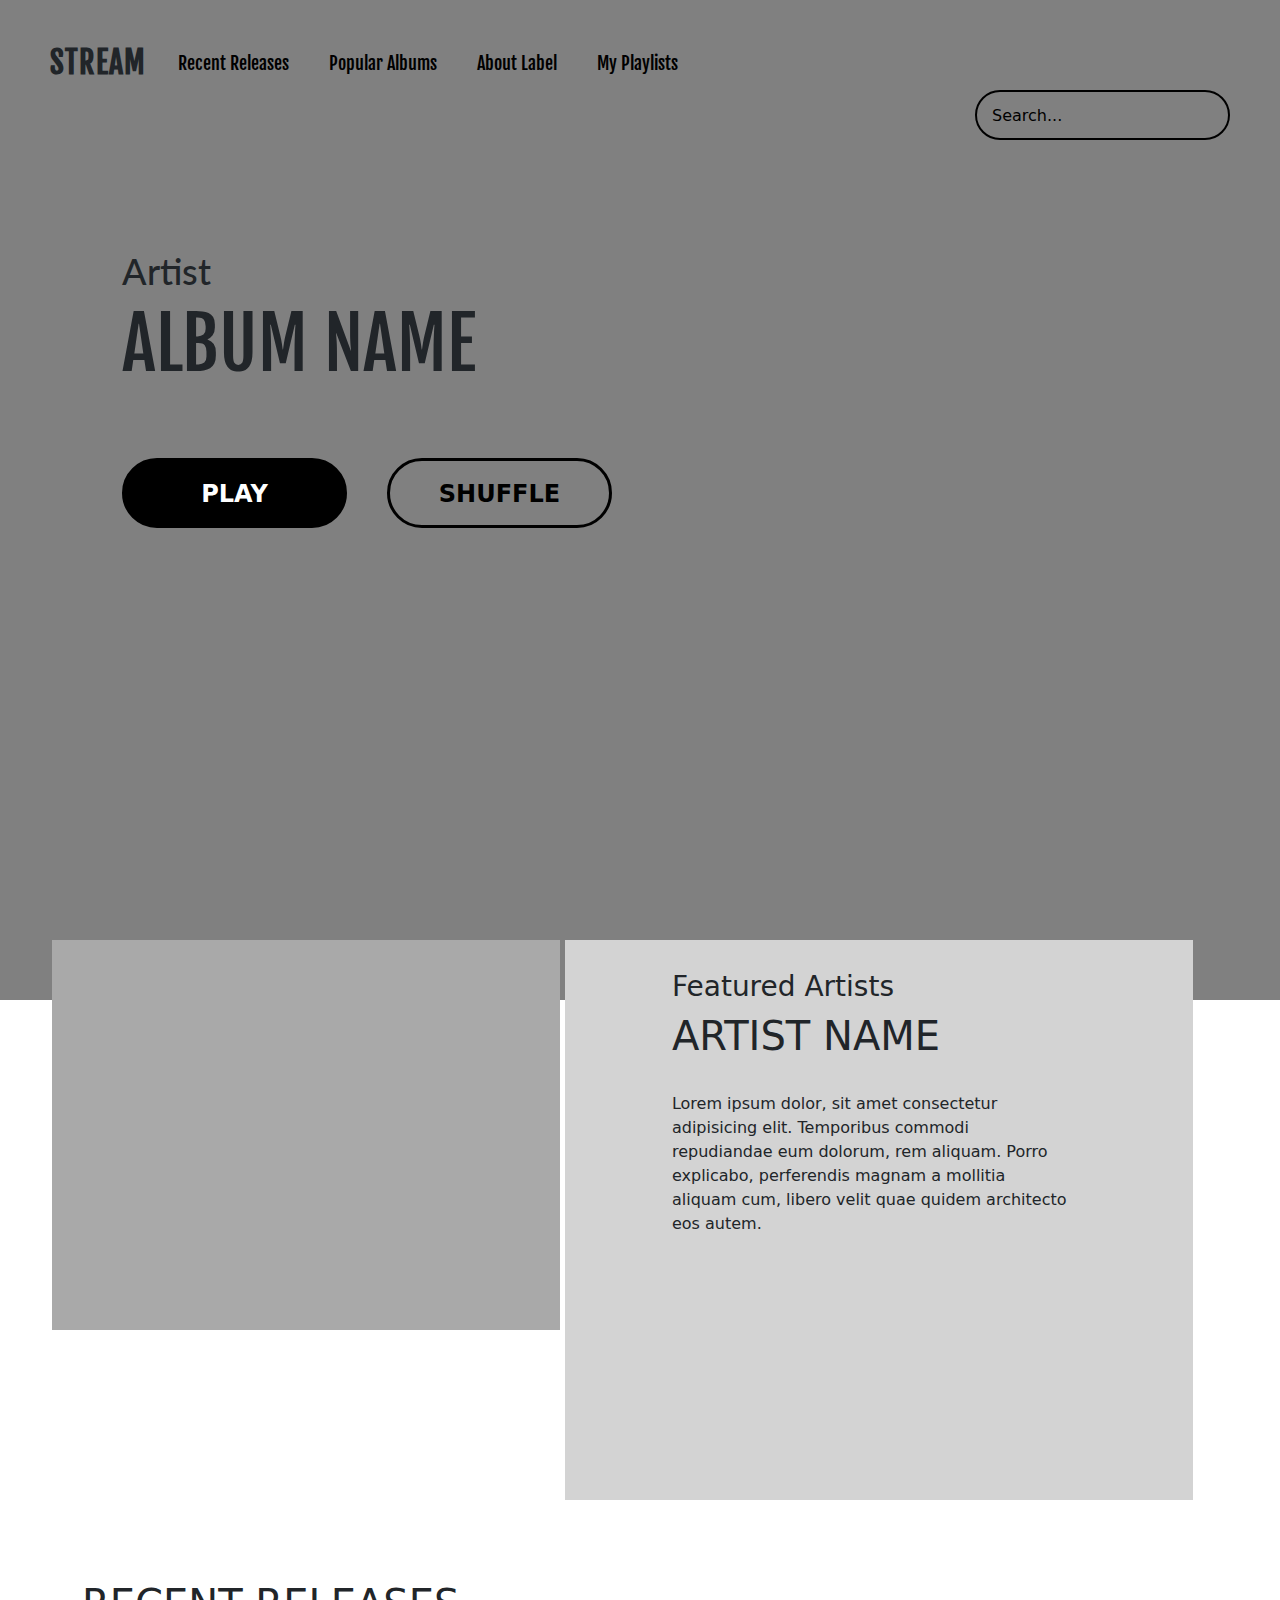
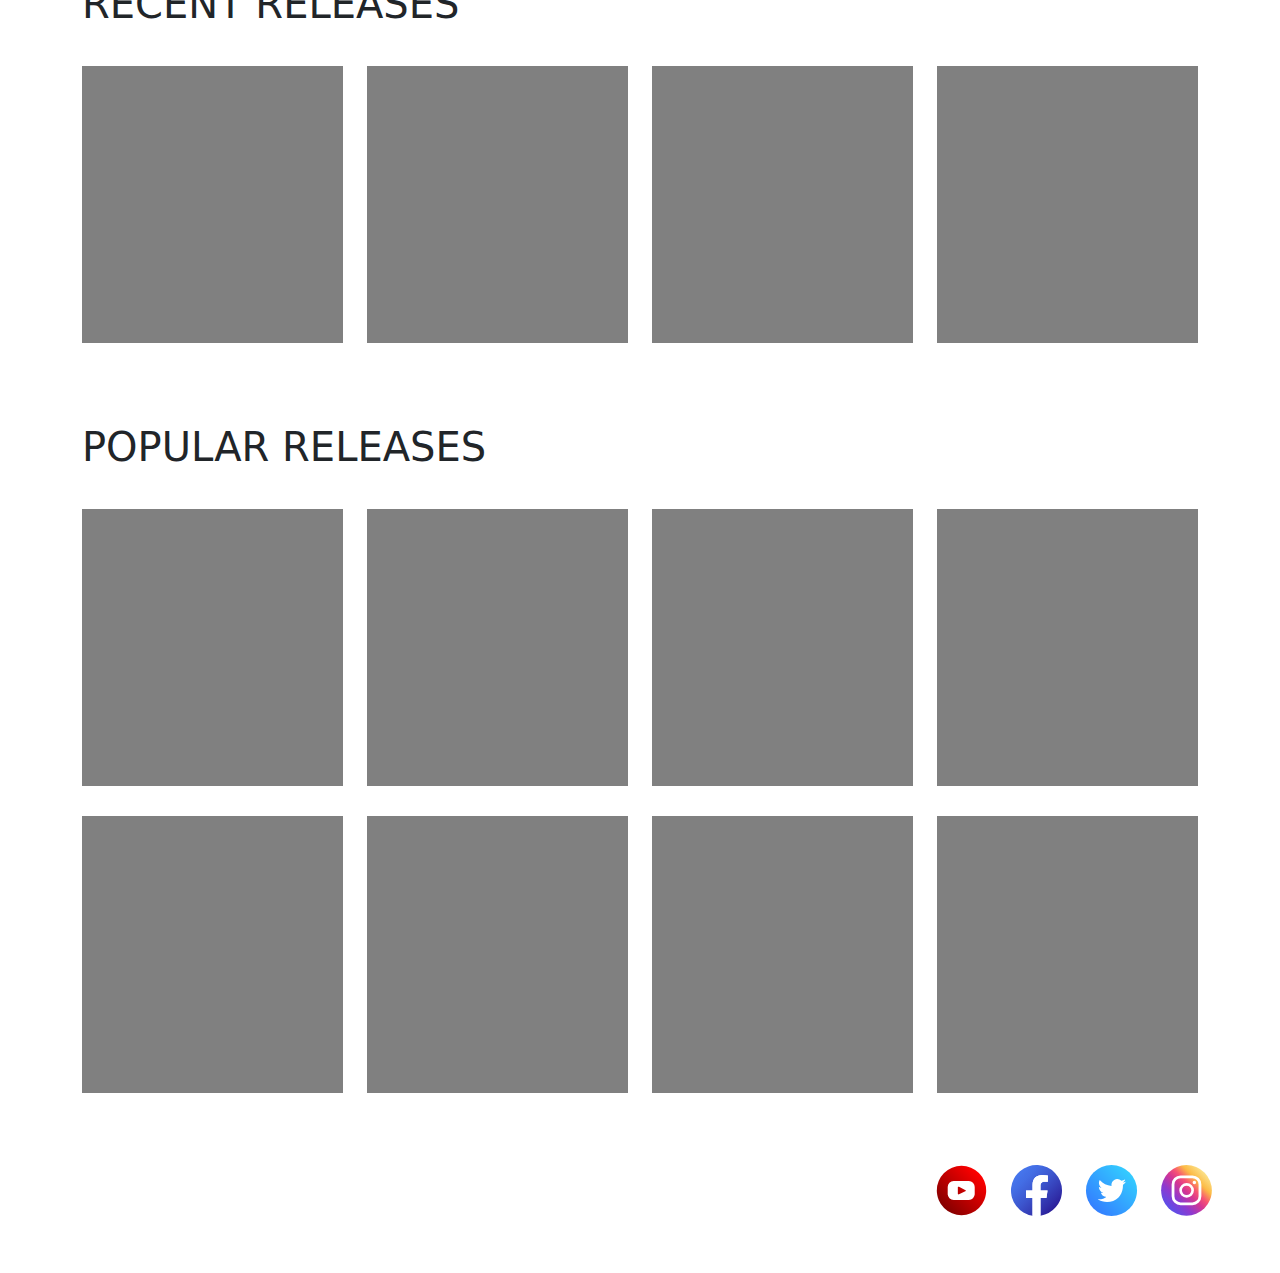
==== index.html @ f1e70b15 "Page Layouts" ====
<!DOCTYPE html>
<html lang="en">
<head>
    <meta charset="UTF-8">
    <meta http-equiv="X-UA-Compatible" content="IE=edge">
    <meta name="viewport" content="width=device-width, initial-scale=1.0">
    <title>Formal Assessment Two - Home</title>

         <!--External Documents-->
         <link rel="stylesheet" href="https://cdn.jsdelivr.net/npm/bootstrap@5.2.3/dist/css/bootstrap.min.css">
         <script src="https://cdn.jsdelivr.net/npm/bootstrap@5.2.3/dist/js/bootstrap.min.js"></script>
    
         <link rel="preconnect" href="https://fonts.googleapis.com">
         <link rel="preconnect" href="https://fonts.gstatic.com" crossorigin>
         <link href="https://fonts.googleapis.com/css2?family=Fjalla+One&family=Lato:wght@300&display=swap" rel="stylesheet">
         
     
         <!--Internal Documents-->
         <link rel="stylesheet" href="css/main.css">

</head>
<body>
    <nav>
        <div class="logo">STREAM</div>
        <div class="nav-con">

            <ul>
               <a href="#RECENT RELEASES"><li>Recent Releases</li></a> 
                <a href="#POPULAR RELEASES"><li>Popular Albums</li></a>
                <a href="../pages/about.html" target="_blank"><li>About Label</li></a>
                <a href="#"><li>My Playlists</li></a>
            </ul>
        </div>

        <input class="input-el" type="search" placeholder="Search..." >

        </nav>
    <header>

        <h3>Artist</h3>
        <h1>ALBUM NAME</h1>

    <div class="container-fluid">
        <ul><a href="#"><li class="normal">PLAY</li></a>
        <a href="#"><li class="inverted">SHUFFLE</li></a></ul>
        <div><img src=""/></div>
    </div>

    </header>

    <div class="row" style="margin-bottom: 80px;">
                
        <div class="col-6">
            <div class="block-right">
                <h3>Featured Artists</h3>
                <h1>ARTIST NAME</h1><br/>
                <p>Lorem ipsum dolor, sit amet consectetur adipisicing elit. Temporibus commodi repudiandae eum dolorum, rem aliquam. Porro explicabo, perferendis magnam a mollitia aliquam cum, libero velit quae quidem architecto eos autem.</p>
            </div>
        </div>

        <div class="col-6">
            <div class="block-left"></div>
        </div>

    </div>

<div class="container">

    <div class="row" style="margin-bottom: 80px;">
    
        <h1 class="section-head">RECENT RELEASES</h1>

        <div class="col-3">
             <div class="small-image-block">
                <div><img src=""/></div>
                <div class="strip">
                    <h3></h3><br/>
                    <h1></h1>
                    <img src="">
                </div>
            </div>
        </div>

        <div class="col-3">
            <div class="small-image-block"></div>
        </div>

        <div class="col-3">
            <div class="small-image-block"></div>
        </div>

        <div class="col-3">
            <div class="small-image-block"></div>
        </div>

    </div>

    <div class="row">

        <h1 class="section-head">POPULAR RELEASES</h1>

        <div class="col-3">
            <div class="small-image-block"></div>
        </div>

        <div class="col-3">
            <div class="small-image-block"></div>
        </div>

        <div class="col-3">
            <div class="small-image-block"></div>
        </div>
        
        <div class="col-3">
            <div class="small-image-block">
                <div><img src=""/></div>
                <h3></h3><br/>
                <h1></h1>
                <img src="">
            </div>
        </div>
    </div>

    <div class="row" style="margin-bottom: 60px;">

        <div class="col-3">
            <div class="small-image-block">
                <div><img src=""/></div>
                <h3></h3><br/>
                <h1></h1>
                <img src="">
            </div>
        </div>

        <div class="col-3">
            <div class="small-image-block"></div>
        </div>

        <div class="col-3">
            <div class="small-image-block"></div>
        </div>

        <div class="col-3">
            <div class="small-image-block"></div>
        </div>

    </div>

</div>

<div class="row">
    <footer>
        <div class="div-con">
            <ul>
                <a href="https://www.youtube.com/">
                    <li>
                        <img src="../assets/social-01.svg">
                    </li>
                </a>

                <a href="https://www.facebook.com/">
                    <li>
                        <img src="../assets/social-02.svg">
                    </li>
                </a>

                <a href="https://twitter.com/">
                    <li>
                        <img src="../assets/social-03.svg">
                    </li>
                </a>

                <a href="https://www.instagram.com/">
                    <li>
                        <img src="../assets/social-04.svg">
                    </li>
                </a>
            
            </ul>
        </div>
    </footer>
</div>

</body>
</html>
---- css/main.css ----
*{
    margin: 0;
    padding: 0;
}

header{
    width: 100%;
    height: 900px;
    background-color: grey;
    padding-top: 150px;
}

header h1{
    margin-left: 122px;
    margin-bottom: 70px;
    font-size: 72px;
    font-family: 'Fjalla One', sans-serif;
}

header h3{
    margin-left: 122px;
    font-size: 36px;
    font-family: 'Lato', sans-serif;
}

nav{
    width:100%;
    height: 100px;
    padding-right: 50px;
    padding-left: 50px;
    padding-top: 40px;
    box-sizing: ;
    background-color: grey;
}

.logo{
    float: left;
    font-family: 'Fjalla One', sans-serif;
    font-size: 30px;
    font-weight: bold;
    letter-spacing: 1px;
}

.nav-con{
    width: 940px;
    height: 50px;
    float: left;
}

.nav-con ul{
    list-style: none;
}

ul a{
    text-decoration: none;
}

.nav-con li{
    float: left;
    padding-right: 40px;
    padding-top: 10px;
    color:black;
    font-family:  'Fjalla One', sans-serif;
    font-size: 18px;
}

.input-el{
    width: 255px;
    border-radius: 30px;
    height: 50px;
    padding-left: 15px;
    background-color: grey;
    border: 2px solid black;
    float: right;
}

::placeholder{
    color: black;
    opacity: 1;
}

.container-fluid{
    width: 550px;
    padding-left: 0;
    padding-right: 0;
    margin-left: 90px;
}

.container-fluid ul{
    list-style: none;
}

.container-fluid li{
    float: left;
    width: 225px;
    height: 70px;
    border-radius: 50px;
    text-align: center;
    padding-top: 15px;
    font-weight: bold;
    font-size: 24px;
}
 
.normal{
    border: solid black;
    color: white;
    background-color: black;
}

.inverted{
    border: 3px solid black;
    border-radius: 50px;
    text-align: center;
    padding-top: 15px;
    margin-left: 40px;
    font-weight: bold;
    font-size: 24px;
    color: black;
    background-color: grey;
}

.block-right{
    height: 560px;
    background-color: lightgray;
    width: 100%;
    margin-top: -60px;
    margin-left: 90%;
    padding-left: 17%;
    padding-top: 30px;
    padding-right: 20%;
}

.block-left{
    background-color: darkgray;
    height: 390px;
    margin-left: -600px;
    margin-right: 720px;
    margin-top: -60px;
}

.small-image-block{
    background-color: gray;
    width: 100%;
    height: 277px;
    margin-top: 30px;
}

footer{
    width: 100%;
    height: 120px;
}

.div-con{
    width: 350px;
    height: 40px;
    float: right;
    margin-right: 3%;
}

.div-con ul{
    list-style: none;
}

.div-con img{
    width: 75px;
    height: 75px;
    float: left;
    padding: 10px;
}

img{
    fill: none;
    stroke: grey;
}
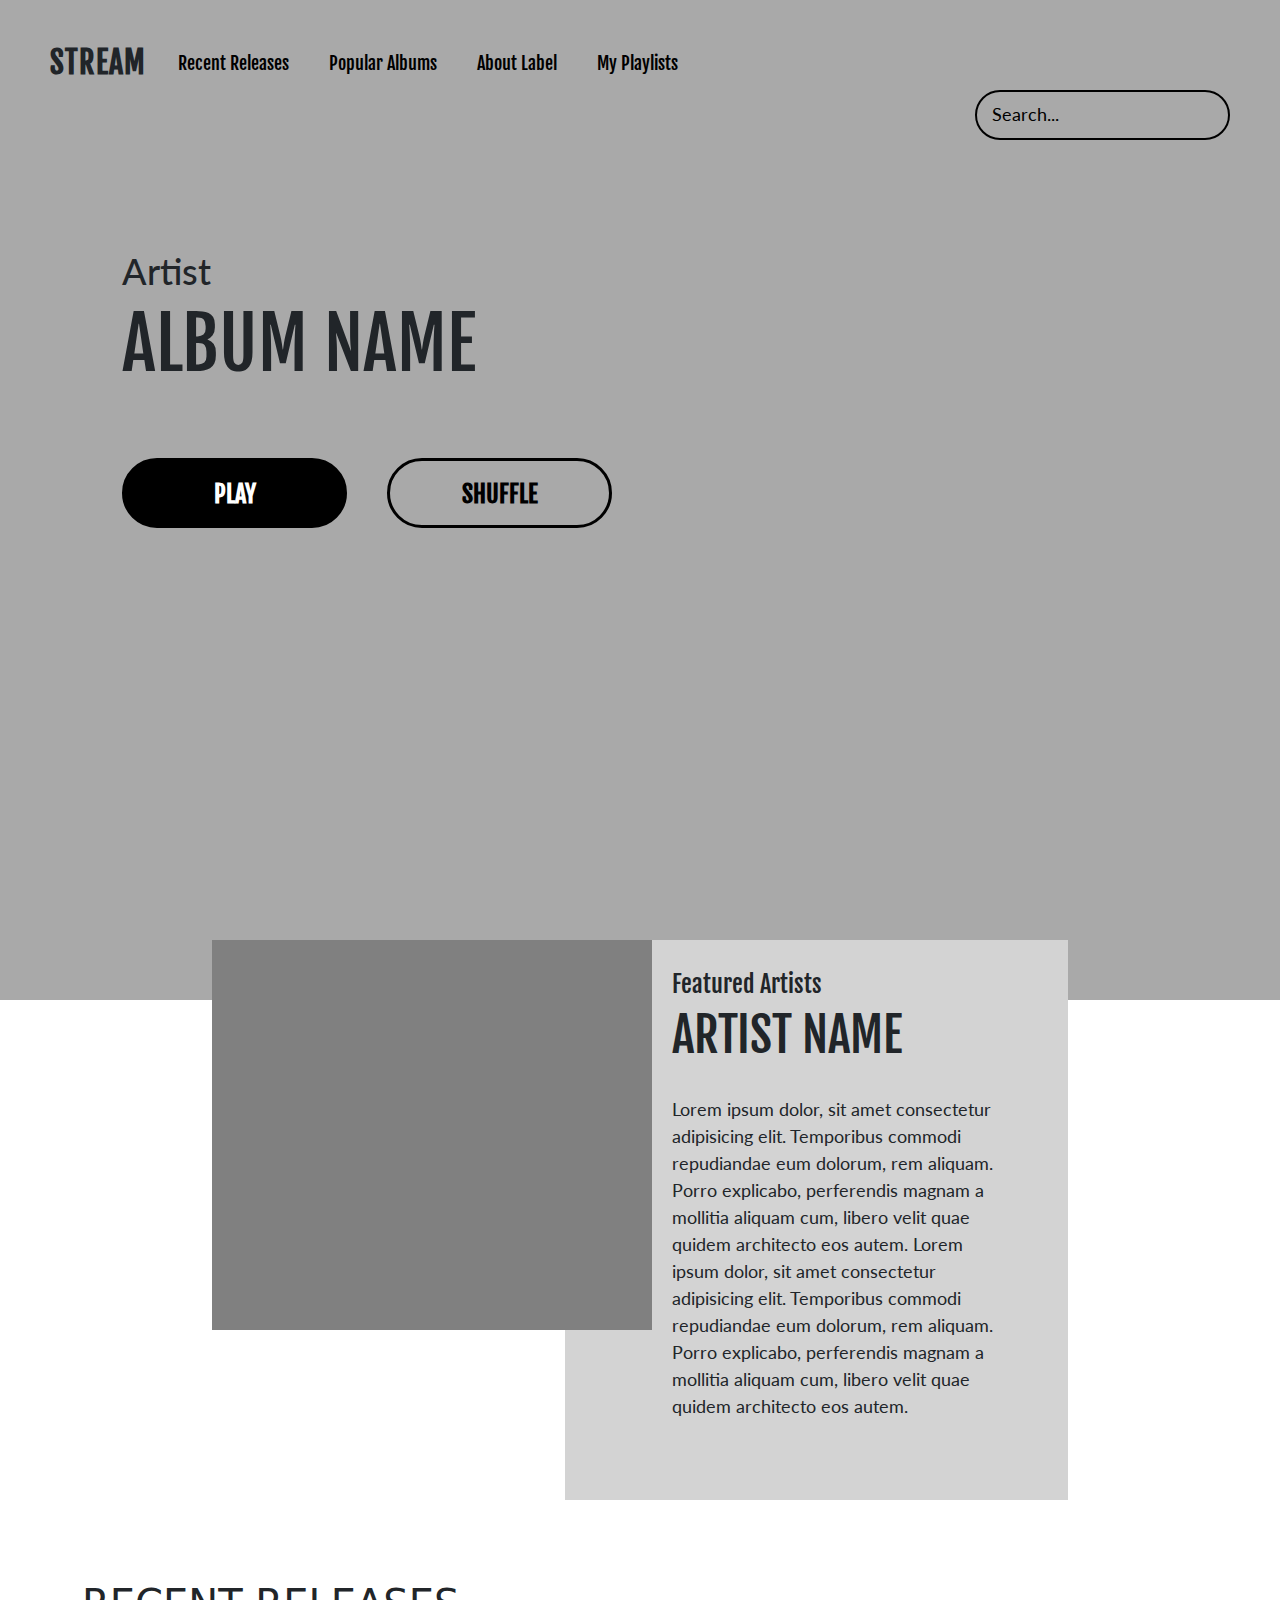
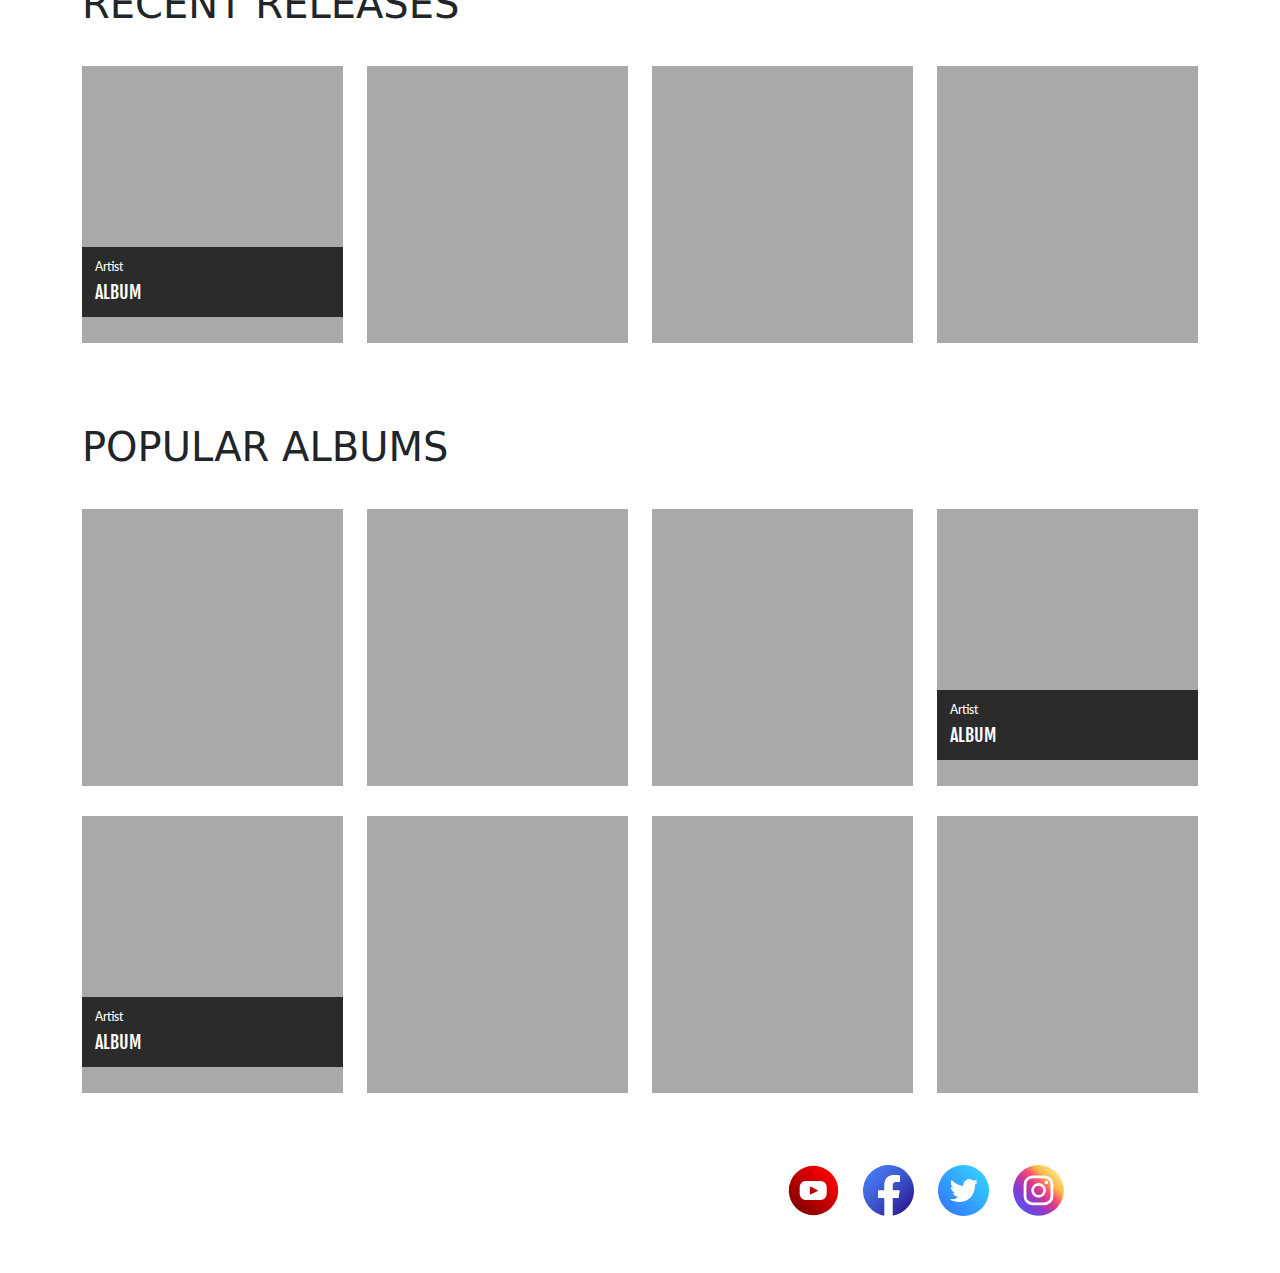
==== commit 8a5785b7: "layout adjustments" ====
--- a/index.html
+++ b/index.html
@@ -25,10 +25,10 @@
         <div class="nav-con">
 
             <ul>
-               <a href="#RECENT RELEASES"><li>Recent Releases</li></a> 
-                <a href="#POPULAR RELEASES"><li>Popular Albums</li></a>
+               <a href="../index.html"><li>Recent Releases</li></a> 
+                <a href="../index.html"><li>Popular Albums</li></a>
                 <a href="../pages/about.html" target="_blank"><li>About Label</li></a>
-                <a href="#"><li>My Playlists</li></a>
+                <a href="../pages/my playlist.html"><li>My Playlists</li></a>
             </ul>
         </div>
 
@@ -54,7 +54,7 @@
             <div class="block-right">
                 <h3>Featured Artists</h3>
                 <h1>ARTIST NAME</h1><br/>
-                <p>Lorem ipsum dolor, sit amet consectetur adipisicing elit. Temporibus commodi repudiandae eum dolorum, rem aliquam. Porro explicabo, perferendis magnam a mollitia aliquam cum, libero velit quae quidem architecto eos autem.</p>
+                <p>Lorem ipsum dolor, sit amet consectetur adipisicing elit. Temporibus commodi repudiandae eum dolorum, rem aliquam. Porro explicabo, perferendis magnam a mollitia aliquam cum, libero velit quae quidem architecto eos autem. Lorem ipsum dolor, sit amet consectetur adipisicing elit. Temporibus commodi repudiandae eum dolorum, rem aliquam. Porro explicabo, perferendis magnam a mollitia aliquam cum, libero velit quae quidem architecto eos autem.</p>
             </div>
         </div>
 
@@ -74,8 +74,8 @@
              <div class="small-image-block">
                 <div><img src=""/></div>
                 <div class="strip">
-                    <h3></h3><br/>
-                    <h1></h1>
+                    <h3>Artist</h3>
+                    <h1>ALBUM</h1>
                     <img src="">
                 </div>
             </div>
@@ -97,7 +97,7 @@
 
     <div class="row">
 
-        <h1 class="section-head">POPULAR RELEASES</h1>
+        <h1 class="section-head">POPULAR ALBUMS</h1>
 
         <div class="col-3">
             <div class="small-image-block"></div>
@@ -114,9 +114,11 @@
         <div class="col-3">
             <div class="small-image-block">
                 <div><img src=""/></div>
-                <h3></h3><br/>
-                <h1></h1>
-                <img src="">
+                <div class="strip">
+                    <h3>Artist</h3>
+                    <h1>ALBUM</h1>
+                    <img src="">
+                </div>
             </div>
         </div>
     </div>
@@ -126,9 +128,11 @@
         <div class="col-3">
             <div class="small-image-block">
                 <div><img src=""/></div>
-                <h3></h3><br/>
-                <h1></h1>
-                <img src="">
+                <div class="strip">
+                    <h3>Artist</h3>
+                    <h1>ALBUM</h1>
+                    <img src="">
+                </div>
             </div>
         </div>
 
--- a/css/main.css
+++ b/css/main.css
@@ -6,7 +6,7 @@
 header{
     width: 100%;
     height: 900px;
-    background-color: grey;
+    background-color: darkgrey;
     padding-top: 150px;
 }
 
@@ -29,8 +29,7 @@
     padding-right: 50px;
     padding-left: 50px;
     padding-top: 40px;
-    box-sizing: ;
-    background-color: grey;
+    background-color: darkgrey;
 }
 
 .logo{
@@ -69,7 +68,7 @@
     border-radius: 30px;
     height: 50px;
     padding-left: 15px;
-    background-color: grey;
+    background-color: darkgrey;
     border: 2px solid black;
     float: right;
 }
@@ -77,6 +76,8 @@
 ::placeholder{
     color: black;
     opacity: 1;
+    font-family: 'Lato', sans-serif;
+    font-size: 18px;
 }
 
 .container-fluid{
@@ -99,6 +100,7 @@
     padding-top: 15px;
     font-weight: bold;
     font-size: 24px;
+    font-family:  'Fjalla One', sans-serif;
 }
  
 .normal{
@@ -116,33 +118,70 @@
     font-weight: bold;
     font-size: 24px;
     color: black;
-    background-color: grey;
-}
+    background-color: darkgrey;
+}
+
 
 .block-right{
     height: 560px;
     background-color: lightgray;
-    width: 100%;
+    width: 80%;
     margin-top: -60px;
     margin-left: 90%;
     padding-left: 17%;
     padding-top: 30px;
-    padding-right: 20%;
+    padding-right: 10%;
+}
+
+.block-right h3{
+    font-family: 'Fjalla One', sans-serif;
+    font-size: 24px;
+}
+
+.block-right h1{
+    font-family: 'Fjalla One', sans-serif;
+    font-size: 48px;
+}
+
+.block-right p{
+    font-family: 'Lato', sans-serif;
+    font-size: 18px;
 }
 
 .block-left{
+    background-color: gray;
+    height: 390px;
+    width: 70%;
+    margin-top: -60px;
+    margin-left: -70%;
+}
+
+.small-image-block{
     background-color: darkgray;
-    height: 390px;
-    margin-left: -600px;
-    margin-right: 720px;
-    margin-top: -60px;
-}
-
-.small-image-block{
-    background-color: gray;
     width: 100%;
     height: 277px;
     margin-top: 30px;
+}
+
+.strip{
+    background-color: #2b2b2b;
+    margin-top: 60%;
+    height: 70px;
+    padding-left: 5%;
+    padding-top: 5%;
+    padding-bottom: 5%;
+}
+
+.strip h3{
+    font-size: 12px;
+    font-family: 'Lato', sans-serif;
+    color: white;
+}
+
+.strip h1{
+    font-size: 18px;
+    font-family: 'Fjalla One', sans-serif;
+    color: white;
 }
 
 footer{
@@ -154,7 +193,7 @@
     width: 350px;
     height: 40px;
     float: right;
-    margin-right: 3%;
+    margin-right: 14.5%;
 }
 
 .div-con ul{
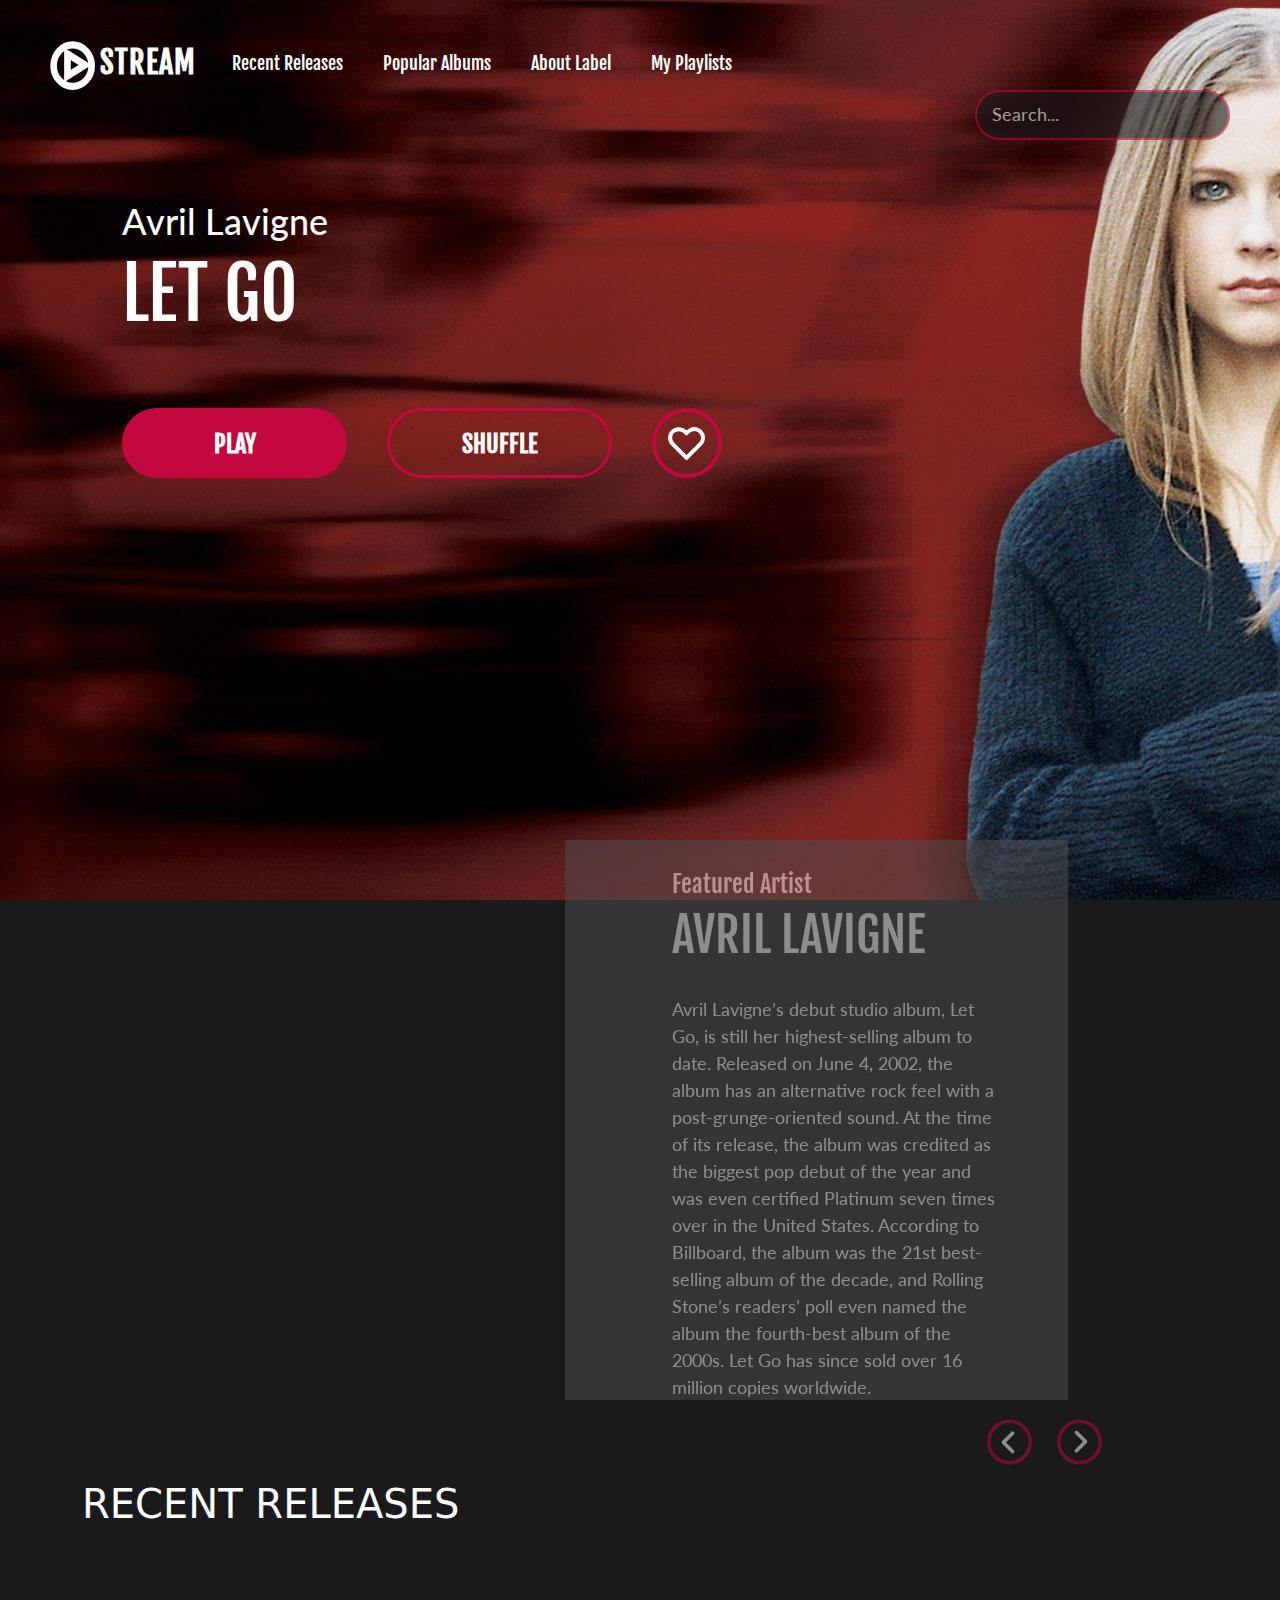
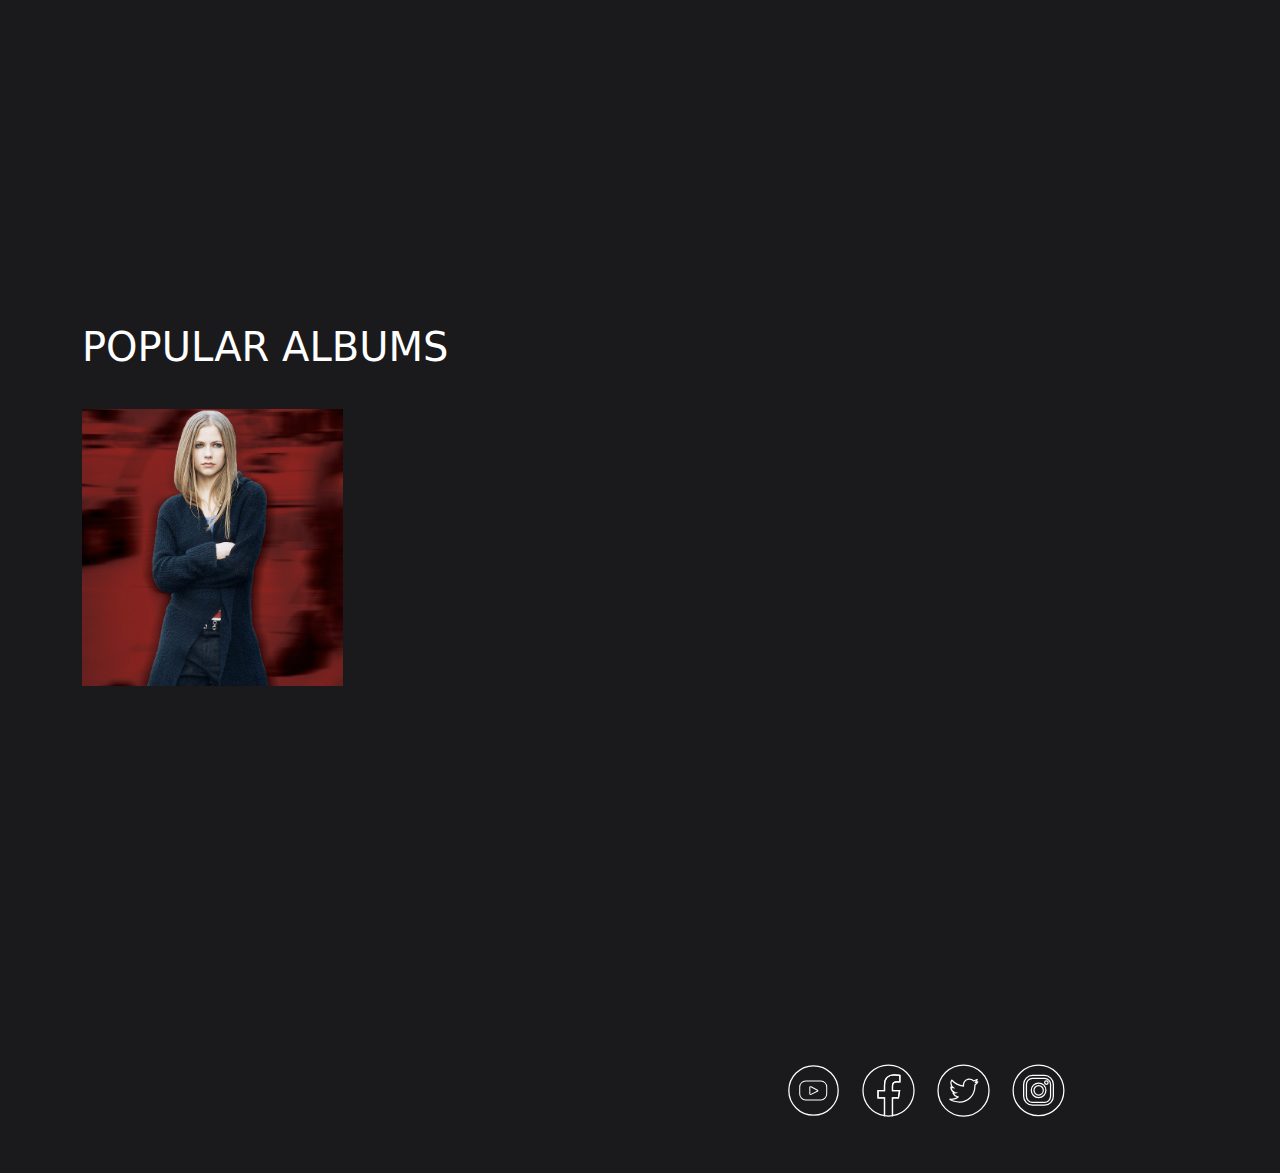
==== commit e87f99fe: "Progress Mark two" ====
--- a/index.html
+++ b/index.html
@@ -20,30 +20,34 @@
 
 </head>
 <body>
-    <nav>
-        <div class="logo">STREAM</div>
-        <div class="nav-con">
-
-            <ul>
-               <a href="../index.html"><li>Recent Releases</li></a> 
-                <a href="../index.html"><li>Popular Albums</li></a>
-                <a href="../pages/about.html" target="_blank"><li>About Label</li></a>
-                <a href="../pages/my playlist.html"><li>My Playlists</li></a>
-            </ul>
-        </div>
-
-        <input class="input-el" type="search" placeholder="Search..." >
-
+    <header>
+        <nav>
+            <div>
+                <img src="../assets/Logo.svg" class="logo-img">
+             <div class="logo">STREAM</div>
+            <div class="nav-con">
+            
+                <ul>
+                   <a href="../index.html"><li>Recent Releases</li></a> 
+                    <a href="../index.html"><li>Popular Albums</li></a>
+                    <a href="../pages/about.html" target="_blank"><li>About Label</li></a>
+                    <a href="../pages/my playlist.html"><li>My Playlists</li></a>
+                </ul>
+            </div>
+    
+            <input class="input-el" type="search" placeholder="Search..." >
+    
         </nav>
-    <header>
-
-        <h3>Artist</h3>
-        <h1>ALBUM NAME</h1>
+
+    <div class="text">
+        <h3>Avril Lavigne</h3>
+        <h1>LET GO</h1>
+    </div>
 
     <div class="container-fluid">
         <ul><a href="#"><li class="normal">PLAY</li></a>
         <a href="#"><li class="inverted">SHUFFLE</li></a></ul>
-        <div><img src=""/></div>
+        <img src="../assets/heart_icon.svg" class="heart-img">
     </div>
 
     </header>
@@ -52,14 +56,18 @@
                 
         <div class="col-6">
             <div class="block-right">
-                <h3>Featured Artists</h3>
-                <h1>ARTIST NAME</h1><br/>
-                <p>Lorem ipsum dolor, sit amet consectetur adipisicing elit. Temporibus commodi repudiandae eum dolorum, rem aliquam. Porro explicabo, perferendis magnam a mollitia aliquam cum, libero velit quae quidem architecto eos autem. Lorem ipsum dolor, sit amet consectetur adipisicing elit. Temporibus commodi repudiandae eum dolorum, rem aliquam. Porro explicabo, perferendis magnam a mollitia aliquam cum, libero velit quae quidem architecto eos autem.</p>
+                <h3>Featured Artist</h3>
+                <h1>AVRIL LAVIGNE</h1><br/>
+                <p> Avril Lavigne’s debut studio album, Let Go, is still her highest-selling album to date. Released on June 4, 2002, the album has an alternative rock feel with a post-grunge-oriented sound. At the time of its release, the album was credited as the biggest pop debut of the year and was even certified Platinum seven times over in the United States. According to Billboard, the album was the 21st best-selling album of the decade, and Rolling Stone’s readers’ poll even named the album the fourth-best album of the 2000s. Let Go has since sold over 16 million copies worldwide.</p>
+                <div class="arrows">
+                    <img src="../assets/left_arrow_icon.svg" class="left-arrow">
+                    <img src="../assets/right_arrow_icon.svg" class="right-arrow">
+                </div>
             </div>
         </div>
 
         <div class="col-6">
-            <div class="block-left"></div>
+            <div class="block-left"><iframe width="100%" height="390" src="https://www.youtube.com/embed/KuuhcltChKc" title="YouTube video player" frameborder="0" allow="accelerometer; autoplay; clipboard-write; encrypted-media; gyroscope; picture-in-picture; web-share" allowfullscreen></iframe></iframe></div>
         </div>
 
     </div>
@@ -71,26 +79,75 @@
         <h1 class="section-head">RECENT RELEASES</h1>
 
         <div class="col-3">
-             <div class="small-image-block">
-                <div><img src=""/></div>
-                <div class="strip">
-                    <h3>Artist</h3>
-                    <h1>ALBUM</h1>
-                    <img src="">
-                </div>
-            </div>
-        </div>
-
-        <div class="col-3">
-            <div class="small-image-block"></div>
-        </div>
-
-        <div class="col-3">
-            <div class="small-image-block"></div>
-        </div>
-
-        <div class="col-3">
-            <div class="small-image-block"></div>
+             <div class="image-top-left">
+                <div class="overlay">
+                    
+                    <div>
+                        <img src="../assets/play_icon.svg" class="button">
+                    </div>
+
+                    <div class="content">
+                    <h3>Avril Lavigne</h3>
+                    <h1>LOVE SUX</h1>
+                    <img src="../assets/heart_icon.svg" class="small-heart">
+                    </div>
+
+                </div>
+            </div>
+        </div>
+
+        <div class="col-3">
+            <div class="image-top-left-middle">
+                <div class="overlay">
+                    
+                    <div>
+                        <img src="../assets/play_icon.svg" class="button">
+                    </div>
+
+                    <div class="content">
+                    <h3>Avril Lavigne</h3>
+                    <h1>WE ARE WARRIORS</h1>
+                    <img src="../assets/heart_icon.svg" class="small-heart">
+                    </div>
+
+                </div>
+            </div>
+        </div>
+
+        <div class="col-3">
+            <div class="image-top-right-middle">
+                <div class="overlay">
+                    
+                    <div>
+                        <img src="../assets/play_icon.svg" class="button">
+                    </div>
+
+                    <div class="content">
+                    <h3>Avril Lavigne</h3>
+                    <h1>HEAD ABOVE WATER</h1>
+                    <img src="../assets/heart_icon.svg" class="small-heart">
+                    </div>
+
+                </div>
+            </div>
+        </div>
+
+        <div class="col-3">
+            <div class="image-top-right">
+                <div class="overlay">
+                    
+                    <div>
+                        <img src="../assets/play_icon.svg" class="button">
+                    </div>
+
+                    <div class="content">
+                    <h3>Avril Lavigne</h3>
+                    <h1>AVRIL LAVIGNE</h1>
+                    <img src="../assets/heart_icon.svg" class="small-heart">
+                    </div>
+
+                </div>
+            </div>
         </div>
 
     </div>
@@ -100,24 +157,73 @@
         <h1 class="section-head">POPULAR ALBUMS</h1>
 
         <div class="col-3">
-            <div class="small-image-block"></div>
-        </div>
-
-        <div class="col-3">
-            <div class="small-image-block"></div>
-        </div>
-
-        <div class="col-3">
-            <div class="small-image-block"></div>
+            <div class="image-middle-left">
+                <div class="overlay">
+                    
+                    <div>
+                        <img src="../assets/play_icon.svg" class="button">
+                    </div>
+
+                    <div class="content">
+                    <h3>Avril Lavigne</h3>
+                    <h1>LET GO</h1>
+                    <img src="../assets/heart_icon.svg" class="small-heart">
+                    </div>
+
+                </div>
+            </div>
+        </div>
+
+        <div class="col-3">
+            <div class="image-middle-left-middle">
+                <div class="overlay">
+                    
+                    <div>
+                        <img src="../assets/play_icon.svg" class="button">
+                    </div>
+
+                    <div class="content">
+                    <h3>Avril Lavigne</h3>
+                    <h1>UNDER MY SKIN</h1>
+                    <img src="../assets/heart_icon.svg" class="small-heart">
+                    </div>
+
+                </div>
+            </div>
+        </div>
+
+        <div class="col-3">
+            <div class="image-middle-right-middle">
+                <div class="overlay">
+                    
+                    <div>
+                        <img src="../assets/play_icon.svg" class="button">
+                    </div>
+
+                    <div class="content">
+                    <h3>Avril Lavigne</h3>
+                    <h1>THE BEST DAMN THING</h1>
+                    <img src="../assets/heart_icon.svg" class="small-heart">
+                    </div>
+
+                </div>
+            </div>
         </div>
         
         <div class="col-3">
-            <div class="small-image-block">
-                <div><img src=""/></div>
-                <div class="strip">
-                    <h3>Artist</h3>
-                    <h1>ALBUM</h1>
-                    <img src="">
+            <div class="image-middle-right">
+                <div class="overlay">
+                    
+                    <div>
+                        <img src="../assets/play_icon.svg" class="button">
+                    </div>
+
+                    <div class="content">
+                    <h3>Avril Lavigne</h3>
+                    <h1>GOODBYE LULLABYE</h1>
+                    <img src="../assets/heart_icon.svg" class="small-heart">
+                    </div>
+
                 </div>
             </div>
         </div>
@@ -126,26 +232,75 @@
     <div class="row" style="margin-bottom: 60px;">
 
         <div class="col-3">
-            <div class="small-image-block">
-                <div><img src=""/></div>
-                <div class="strip">
-                    <h3>Artist</h3>
-                    <h1>ALBUM</h1>
-                    <img src="">
-                </div>
-            </div>
-        </div>
-
-        <div class="col-3">
-            <div class="small-image-block"></div>
-        </div>
-
-        <div class="col-3">
-            <div class="small-image-block"></div>
-        </div>
-
-        <div class="col-3">
-            <div class="small-image-block"></div>
+            <div class="image-bottom-right">
+                <div class="overlay">
+                    
+                    <div>
+                        <img src="../assets/play_icon.svg" class="button">
+                    </div>
+
+                    <div class="content">
+                    <h3>Avril Lavigne</h3>
+                    <h1>AVRIL LAVIGNE</h1>
+                    <img src="../assets/heart_icon.svg" class="small-heart">
+                    </div>
+
+                </div>
+            </div>
+        </div>
+
+        <div class="col-3">
+            <div class="image-bottom-left-middle">
+                <div class="overlay">
+                    
+                    <div>
+                        <img src="../assets/play_icon.svg" class="button">
+                    </div>
+
+                    <div class="content">
+                    <h3>Avril Lavigne</h3>
+                    <h1>MY WORLD</h1>
+                    <img src="../assets/heart_icon.svg" class="small-heart">
+                    </div>
+
+                </div>
+            </div>
+        </div>
+
+        <div class="col-3">
+            <div class="image-bottom-right-middle">
+                <div class="overlay">
+                    
+                    <div>
+                        <img src="../assets/play_icon.svg" class="button">
+                    </div>
+
+                    <div class="content">
+                    <h3>Avril Lavigne</h3>
+                    <h1>HEAD ABOVE WATER</h1>
+                    <img src="../assets/heart_icon.svg" class="small-heart">
+                    </div>
+
+                </div>
+            </div>
+        </div>
+
+        <div class="col-3">
+            <div class="image-bottom-right">
+                <div class="overlay">
+                    
+                    <div>
+                        <img src="../assets/play_icon.svg" class="button">
+                    </div>
+
+                    <div class="content">
+                    <h3>Avril Lavigne</h3>
+                    <h1>LOVE SUX</h1>
+                    <img src="../assets/heart_icon.svg" class="small-heart">
+                    </div>
+
+                </div>
+            </div>
         </div>
 
     </div>
--- a/css/main.css
+++ b/css/main.css
@@ -3,11 +3,18 @@
     padding: 0;
 }
 
+body{
+    background-color: #1A1A1D;
+}
+
 header{
     width: 100%;
     height: 900px;
-    background-color: darkgrey;
-    padding-top: 150px;
+    background-image: url(../assets/Avril-Lavigne-Let-Go-20th-Anniversary-Edition-scaled.jpeg);
+}
+
+.text{
+    margin-top: 100px;
 }
 
 header h1{
@@ -15,12 +22,14 @@
     margin-bottom: 70px;
     font-size: 72px;
     font-family: 'Fjalla One', sans-serif;
+    color: white;
 }
 
 header h3{
     margin-left: 122px;
     font-size: 36px;
     font-family: 'Lato', sans-serif;
+    color: white;
 }
 
 nav{
@@ -29,7 +38,6 @@
     padding-right: 50px;
     padding-left: 50px;
     padding-top: 40px;
-    background-color: darkgrey;
 }
 
 .logo{
@@ -38,12 +46,28 @@
     font-size: 30px;
     font-weight: bold;
     letter-spacing: 1px;
+    color: white;
+    width: 50px;
+    height: 50px;
+}
+
+.logo-img{
+    float: left;
+    font-family: 'Fjalla One', sans-serif;
+    font-size: 30px;
+    font-weight: bold;
+    letter-spacing: 1px;
+    color: white;
+    width: 50px;
+    height: 50px;
+    padding-right: 5px;
 }
 
 .nav-con{
     width: 940px;
     height: 50px;
     float: left;
+    padding-left: 50px;
 }
 
 .nav-con ul{
@@ -58,7 +82,7 @@
     float: left;
     padding-right: 40px;
     padding-top: 10px;
-    color:black;
+    color: white;
     font-family:  'Fjalla One', sans-serif;
     font-size: 18px;
 }
@@ -68,20 +92,21 @@
     border-radius: 30px;
     height: 50px;
     padding-left: 15px;
-    background-color: darkgrey;
-    border: 2px solid black;
+    background-color: #1A1A1D;
+    border: 2px solid #C3073F;
     float: right;
+    opacity: 0.6;
 }
 
 ::placeholder{
-    color: black;
+    color: white;
     opacity: 1;
     font-family: 'Lato', sans-serif;
     font-size: 18px;
 }
 
 .container-fluid{
-    width: 550px;
+    width: 650px;
     padding-left: 0;
     padding-right: 0;
     margin-left: 90px;
@@ -104,27 +129,33 @@
 }
  
 .normal{
-    border: solid black;
-    color: white;
-    background-color: black;
+    border: solid #C3073F;
+    color: white;
+    background-color: #C3073F;
 }
 
 .inverted{
-    border: 3px solid black;
+    border: 3px solid #C3073F;
     border-radius: 50px;
     text-align: center;
     padding-top: 15px;
     margin-left: 40px;
     font-weight: bold;
     font-size: 24px;
-    color: black;
-    background-color: darkgrey;
-}
-
+    color: white;
+}
+
+.small-heart{
+    width: 55px;
+    float: right;
+    padding-right: 15px;
+    margin-top: -50px;
+}
 
 .block-right{
     height: 560px;
-    background-color: lightgray;
+    background-color: #4E4E50;
+    opacity: 0.5;
     width: 80%;
     margin-top: -60px;
     margin-left: 90%;
@@ -133,55 +164,203 @@
     padding-right: 10%;
 }
 
+.arrows{
+    width: 120px;
+    margin-right: 30px;
+    margin-left: 315px;
+    margin-bottom: 120px;
+}
+
+.left-arrow{
+    width: 55px;
+    height: 50px;
+    padding-right: 10px;
+}
+
+.right-arrow{
+    width: 55px;
+    height: 50px;
+    padding-left: 10px;
+}
+
 .block-right h3{
     font-family: 'Fjalla One', sans-serif;
     font-size: 24px;
+    color: white;
 }
 
 .block-right h1{
     font-family: 'Fjalla One', sans-serif;
     font-size: 48px;
+    color: white;
 }
 
 .block-right p{
     font-family: 'Lato', sans-serif;
     font-size: 18px;
+    color: white;
 }
 
 .block-left{
-    background-color: gray;
     height: 390px;
     width: 70%;
     margin-top: -60px;
     margin-left: -70%;
 }
 
-.small-image-block{
-    background-color: darkgray;
-    width: 100%;
-    height: 277px;
-    margin-top: 30px;
-}
-
-.strip{
-    background-color: #2b2b2b;
-    margin-top: 60%;
+.image-top-left{
+    background-image: url(../assets/ab67616d0000b2731e0668d9ae6539617476416b.jpeg);
+    background-size: cover;
+    background-position: center;
+    width: 100%;
+    height: 277px;
+    margin-top: 30px;
+}
+
+.image-top-left-middle{
+    background-image: url(../assets/Avril_Lavigne_-_We_Are_Warriors.png);
+    background-size: cover;
+    background-position: center;
+    width: 100%;
+    height: 277px;
+    margin-top: 30px;
+}
+
+.image-top-right-middle{
+    background-image: url(../assets/Avril_Lavigne_–_Head_Above_Water_\(Official_Album_Cover\).png);
+    background-size: cover;
+    background-position: center;
+    width: 100%;
+    height: 277px;
+    margin-top: 30px;
+}
+
+.image-top-right{
+    background-image: url(../assets/Avril_Lavigne_\(album\).png);
+    background-size: cover;
+    background-position: center;
+    width: 100%;
+    height: 277px;
+    margin-top: 30px;
+}
+
+.image-middle-left{
+    background-image: url(../assets/Avril-Lavigne-Let-Go-20th-Anniversary-Edition-scaled.jpeg);
+    background-size: cover;
+    background-position: center;
+    width: 100%;
+    height: 277px;
+    margin-top: 30px;
+}
+
+.image-middle-left-middle{
+    background-image: url(../assets/Under_My_Skin_\(Avril_Lavigne_album\)_cover.png);
+    background-size: cover;
+    background-position: center;
+    width: 100%;
+    height: 277px;
+    margin-top: 30px;
+}
+
+.image-middle-right-middle{
+    background-image: url(../assets/The_Best_Damn_Thing.png);
+    background-size: cover;
+    background-position: center;
+    width: 100%;
+    height: 277px;
+    margin-top: 30px;
+}
+
+.image-middle-right{
+    background-image: url(../assets/Goodbye_Lullaby.png);
+    background-size: cover;
+    background-position: center;
+    width: 100%;
+    height: 277px;
+    margin-top: 30px;
+}
+
+.image-bottom-left{
+    background-image: url(../assets/Avril_Lavigne_\(album\).png)
+    background-size: cover;
+    background-position: center;
+    width: 100%;
+    height: 277px;
+    margin-top: 30px;
+}
+
+.image-bottom-left-middle{
+    background-image: url(../assets/ab67616d0000b2736f82d67876de8126901b2daf.jpeg);
+    background-size: cover;
+    background-position: center;
+    width: 100%;
+    height: 277px;
+    margin-top: 30px;
+}
+
+.image-bottom-right-middle{
+    background-image: url(../assets/Avril_Lavigne_–_Head_Above_Water_\(Official_Album_Cover\).png);
+    background-size: cover;
+    background-position: center;
+    width: 100%;
+    height: 277px;
+    margin-top: 30px;
+}
+
+.image-bottom-right{
+    background-image: url(../assets/ab67616d0000b2731e0668d9ae6539617476416b.jpeg);
+    background-size: cover;
+    background-position: center;
+    width: 100%;
+    height: 277px;
+    margin-top: 30px;
+}
+
+.overlay{
+    width: 100%;
+    height: 277px;
+    background-color: rgba(0, 0, 0, 0.5);
+    opacity: 0;
+}
+
+.overlay:hover{
+    curser:pointer;
+    opacity: 1;
+}
+
+.button{
+    height: 70px;
+    width: 70px;
+    margin-left: 39%;
+    margin-bottom: 25%;
+    margin-top: 20%;
+}
+
+
+.content{
+    background-color: #4E4E50;
     height: 70px;
     padding-left: 5%;
     padding-top: 5%;
     padding-bottom: 5%;
-}
-
-.strip h3{
+    opacity: 0.7;
+}
+
+.content h3{
     font-size: 12px;
     font-family: 'Lato', sans-serif;
     color: white;
 }
 
-.strip h1{
+.content h1{
     font-size: 18px;
     font-family: 'Fjalla One', sans-serif;
     color: white;
+}
+
+.heart-img{
+    width: 110px;
+    padding-left: 40px;
 }
 
 footer{
@@ -210,4 +389,21 @@
 img{
     fill: none;
     stroke: grey;
+}
+
+li:hover{
+    curser: pointer;
+    text-decoration: underline;
+    text-decoration-thickness: 3px;
+    text-underline-offset: 10px;
+}
+
+.active{
+    text-decoration: underline;
+    text-decoration-thickness: 3px;
+    text-underline-offset: 10px;
+}
+
+.container h1{
+    color: white;
 }